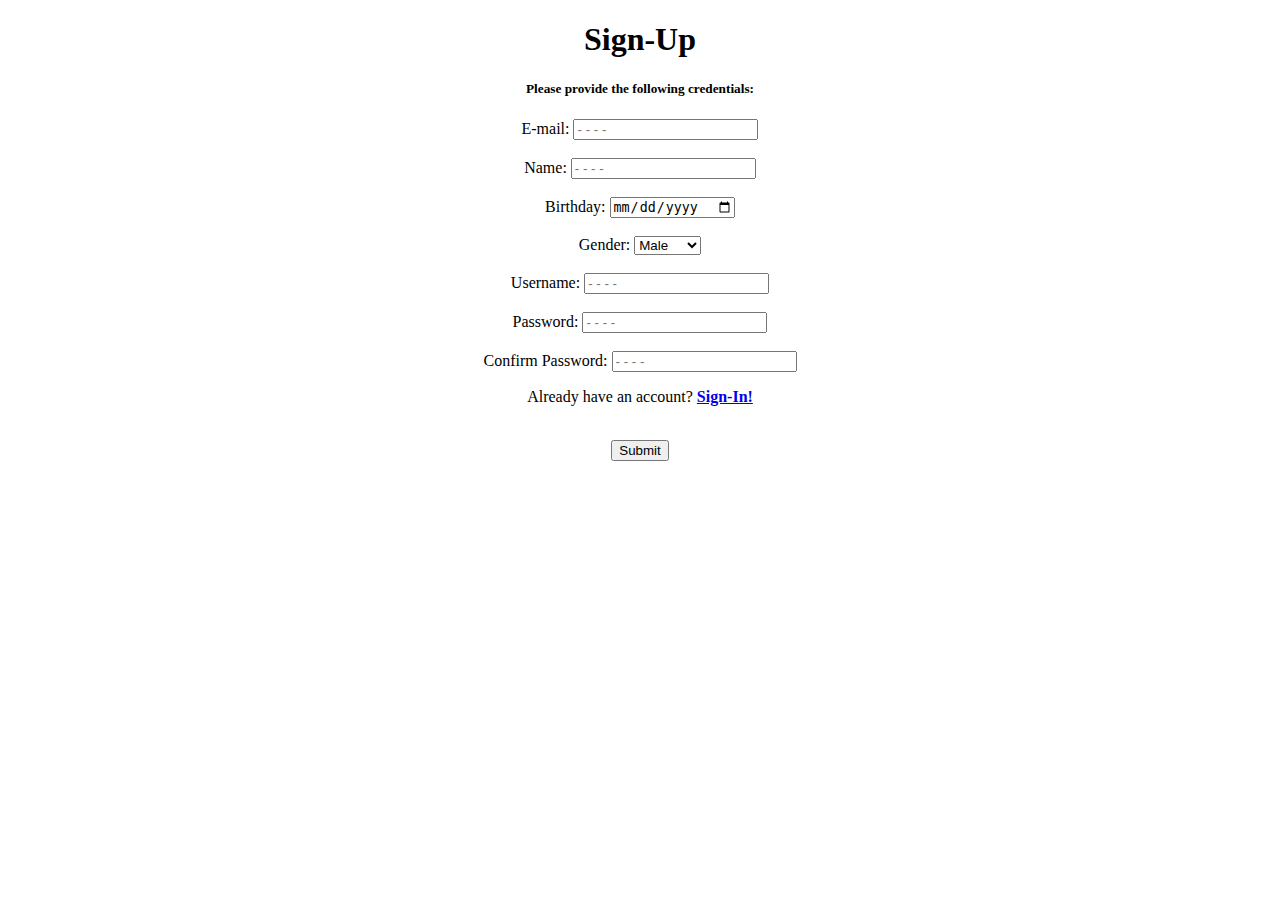
==== SignUp.html @ d5b31e7f "Commit_the_First" ====
<!DOCTYPE HTML>
<html>

    <head>

        <meta charset="UTF-8">
        <meta http-equiv="X-UA-Compatible" content="IE=edge">
        <meta name="viewport" content="width=device-width, initial-scale=1.0">

        <title>SignUp Page</title>

    </head>

    <body>

        <center>

            <h1>Sign-Up</h1>
            <h5>Please provide the following credentials:</h5>

            <form action="">

                <label>E-mail:</label>
                <input type="email" name="email" placeholder="- - - -"><br><br>

                <label>Name:</label>
                <input type="text" name="name" placeholder="- - - -"><br><br>

                <label>Birthday:</label>
                <input type="date" name="birthday"><br><br>

                <label>Gender:</label>
                <select name="gender"> 
                    <option value="male">Male</option>
                    <option value="female">Female</option>
                    <option value="other">Other</option>
                </select><br><br>

                <label>Username:</label>
                <input type="text" name="uname" placeholder="- - - -"><br><br>

                <label>Password:</label>
                <input type="password" name="pswd" placeholder="- - - -"><br><br>

                <label>Confirm Password:</label>
                <input type="password" name="pswd" placeholder="- - - -"><br>

                <p>Already have an account? <a href="index.html" target="blank"><strong>Sign-In!</strong></a></p><br>
                
                <input type="submit" name="submit" value="Submit">    

            </form>

        </center>

    </body>

</html>
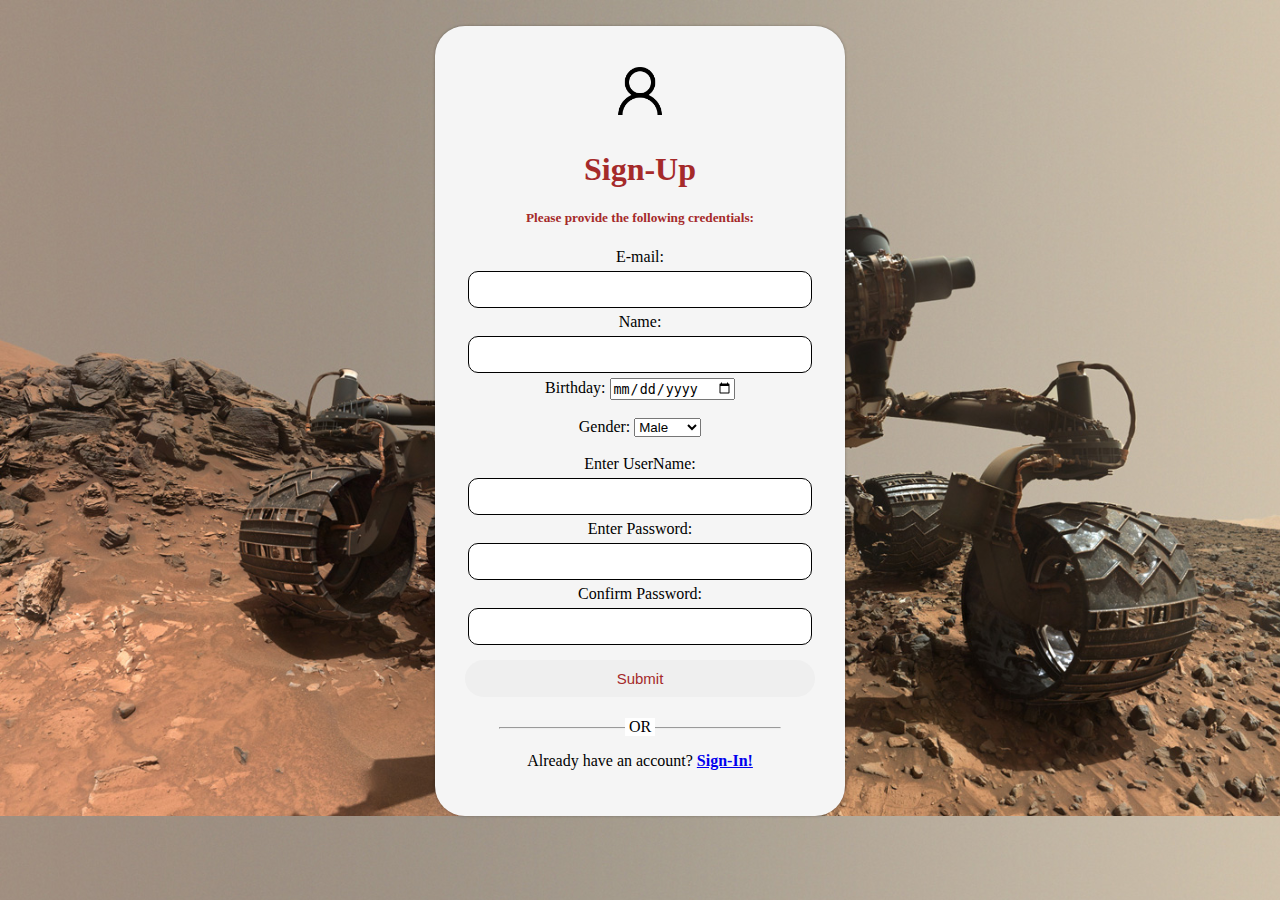
==== commit 9bd610b9: "Commit_the_Seventh" ====
--- a/SignUp.html
+++ b/SignUp.html
@@ -1,58 +1,40 @@
-<!DOCTYPE HTML>
-<html>
-
-    <head>
-
-        <meta charset="UTF-8">
-        <meta http-equiv="X-UA-Compatible" content="IE=edge">
-        <meta name="viewport" content="width=device-width, initial-scale=1.0">
-
-        <title>SignUp Page</title>
-
-    </head>
-
-    <body>
-
-        <center>
-
-            <h1>Sign-Up</h1>
-            <h5>Please provide the following credentials:</h5>
-
-            <form action="">
-
-                <label>E-mail:</label>
-                <input type="email" name="email" placeholder="- - - -"><br><br>
-
-                <label>Name:</label>
-                <input type="text" name="name" placeholder="- - - -"><br><br>
-
-                <label>Birthday:</label>
-                <input type="date" name="birthday"><br><br>
-
-                <label>Gender:</label>
-                <select name="gender"> 
-                    <option value="male">Male</option>
-                    <option value="female">Female</option>
-                    <option value="other">Other</option>
-                </select><br><br>
-
-                <label>Username:</label>
-                <input type="text" name="uname" placeholder="- - - -"><br><br>
-
-                <label>Password:</label>
-                <input type="password" name="pswd" placeholder="- - - -"><br><br>
-
-                <label>Confirm Password:</label>
-                <input type="password" name="pswd" placeholder="- - - -"><br>
-
-                <p>Already have an account? <a href="index.html" target="blank"><strong>Sign-In!</strong></a></p><br>
-                
-                <input type="submit" name="submit" value="Submit">    
-
-            </form>
-
-        </center>
-
-    </body>
-
+<!DOCTYPE html>
+<html lang="en">
+<head>
+    <meta charset="UTF-8">
+    <meta http-equiv="X-UA-Compatible" content="IE=edge">
+    <meta name="viewport" content="width=device-width, initial-scale=1.0">
+    <title>SignUp Page</title>
+    <link rel="shortcut icon" href="favicon.ico" type="image/x-icon">
+    <link rel="stylesheet" href="style.css">
+</head>
+<body>
+    <div class="formbox2">
+        <img src="images/userIcon.png" alt="User Icon">
+        <h1>Sign-Up</h1>
+        <h5>Please provide the following credentials:</h5>
+        <form>
+            <label>E-mail:</label>
+            <input type="email" name="email" class="tb">
+            <label>Name:</label>
+            <input type="text" name="name" class="tb">
+            <label>Birthday:</label>
+            <input type="date" name="birthday"><br><br>
+            <label>Gender:</label>
+            <select name="gender">
+                <option value="male">Male</option>
+                <option value="female">Female</option>
+                <option value="other">Other</option>
+            </select><br><br>
+            <label>Enter UserName:</label>
+            <input type="text" name="uname" class="tb">
+            <label>Enter Password:</label>
+            <input type="password" name="pswd" class="tb">
+            <label>Confirm Password:</label>
+            <input type="password" name="pswd" class="tb">
+            <button type="button" class="b1">Submit</button>
+            <hr>
+            <p class="or">OR</p>
+            <p>Already have an account? <a href="index.html" target="blank"><strong>Sign-In!</strong></a></p>
+</body>
 </html>--- a/style.css
+++ b/style.css
@@ -0,0 +1,78 @@
+body{
+    margin:0;
+    padding:0;
+    font-family:'Verdana';
+    background-image: url("images/bg1.jpg");
+    background-size:cover;
+}
+
+.formbox{
+    width: 350px;
+    border-radius: 50px;
+    box-shadow: 0 0 3px 0 rgba(0,0,0,0.3);
+    background: whitesmoke;
+    padding: 20px;
+    margin: 8% auto 0;
+    text-align: center;
+}
+
+.formbox2{
+    width: 350px;
+    border-radius: 30px;
+    box-shadow: 0 0 3px 0 rgba(0,0,0,0.3);
+    background: whitesmoke;
+    padding: 30px;
+    margin: 2% auto 0;
+    text-align: center;
+}
+
+h1, h5{
+    color: #A52A2A;
+    margin-bottom: 30 px;
+}
+
+.tb{
+    border-radius: 10px;
+    padding:10px;
+    margin:5px 0;
+    width: 92%;
+    border: 1px solid black;
+    outline:none;
+
+}
+
+button{
+    color: grey;
+    width:100%;
+    padding: 10px;
+    border-radius: 20px;
+    font-size: 15px;
+    margin: 10px 0;
+    border: none;
+    outline:none;
+    cursor:pointer;
+}
+
+.b1{
+    color:#A52A2A;
+}
+
+.b1:hover{
+    background-color: #A52A2A;
+    color:white;
+}
+
+hr{
+    margin-top: 20px;
+    width: 80%;
+}
+
+.or{
+    background: #fff;
+    width:30px;
+    margin: -19px auto 10px;
+}
+
+img{
+    width: 70px;
+}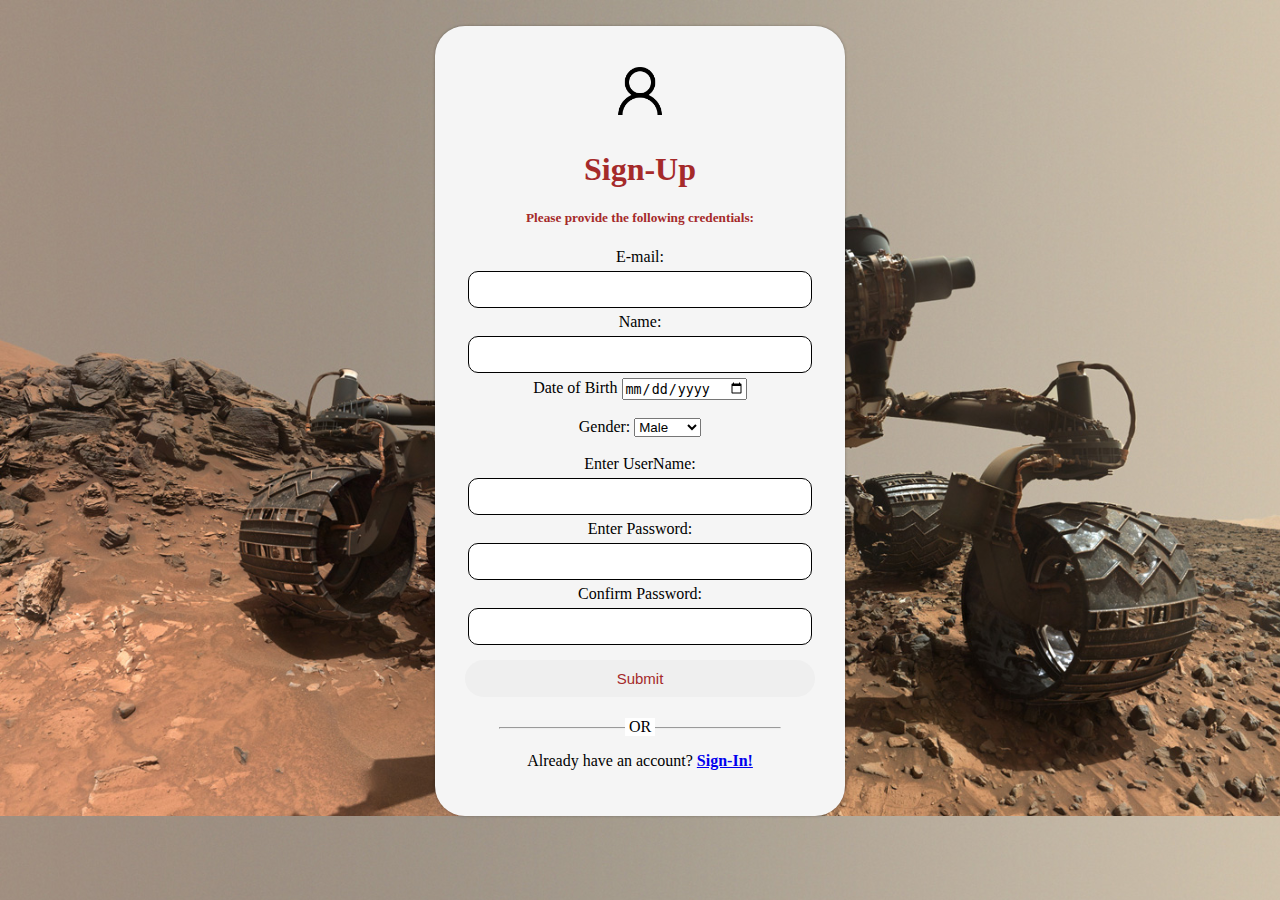
==== commit 46f4c7ac: "Commit_the_Tenth" ====
--- a/SignUp.html
+++ b/SignUp.html
@@ -18,7 +18,7 @@
             <input type="email" name="email" class="tb">
             <label>Name:</label>
             <input type="text" name="name" class="tb">
-            <label>Birthday:</label>
+            <label>Date of Birth</label>
             <input type="date" name="birthday"><br><br>
             <label>Gender:</label>
             <select name="gender">
--- a/style.css
+++ b/style.css
@@ -60,6 +60,8 @@
 .b1:hover{
     background-color: #A52A2A;
     color:white;
+    transition: 0.2s;
+    transform: translateY(-4px);
 }
 
 hr{
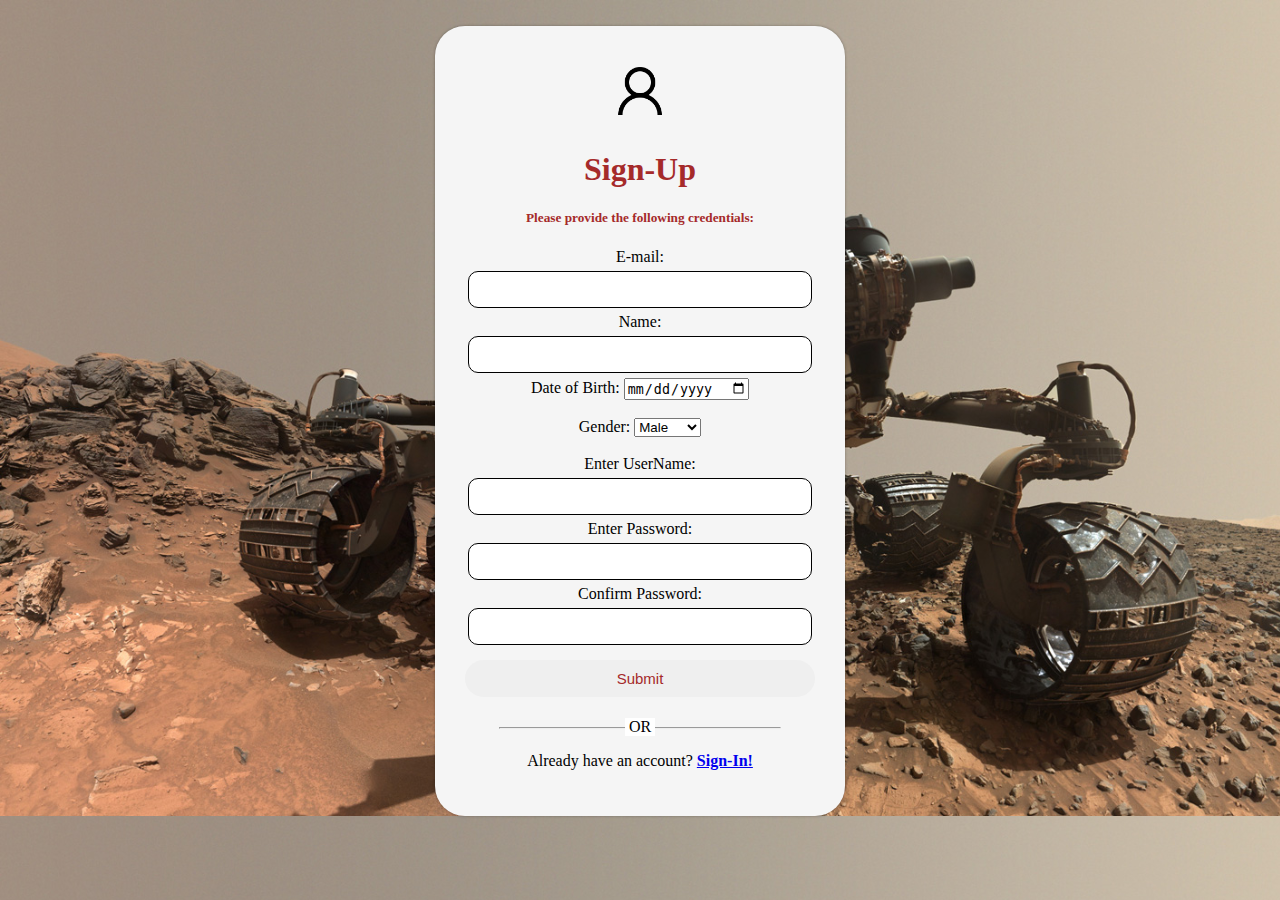
==== commit a5d73809: "Commit_the_Twelfth" ====
--- a/SignUp.html
+++ b/SignUp.html
@@ -1,5 +1,6 @@
 <!DOCTYPE html>
 <html lang="en">
+
 <head>
     <meta charset="UTF-8">
     <meta http-equiv="X-UA-Compatible" content="IE=edge">
@@ -8,6 +9,7 @@
     <link rel="shortcut icon" href="favicon.ico" type="image/x-icon">
     <link rel="stylesheet" href="style.css">
 </head>
+
 <body>
     <div class="formbox2">
         <img src="images/userIcon.png" alt="User Icon">
@@ -18,7 +20,7 @@
             <input type="email" name="email" class="tb">
             <label>Name:</label>
             <input type="text" name="name" class="tb">
-            <label>Date of Birth</label>
+            <label>Date of Birth:</label>
             <input type="date" name="birthday"><br><br>
             <label>Gender:</label>
             <select name="gender">
@@ -37,4 +39,5 @@
             <p class="or">OR</p>
             <p>Already have an account? <a href="index.html" target="blank"><strong>Sign-In!</strong></a></p>
 </body>
+
 </html>